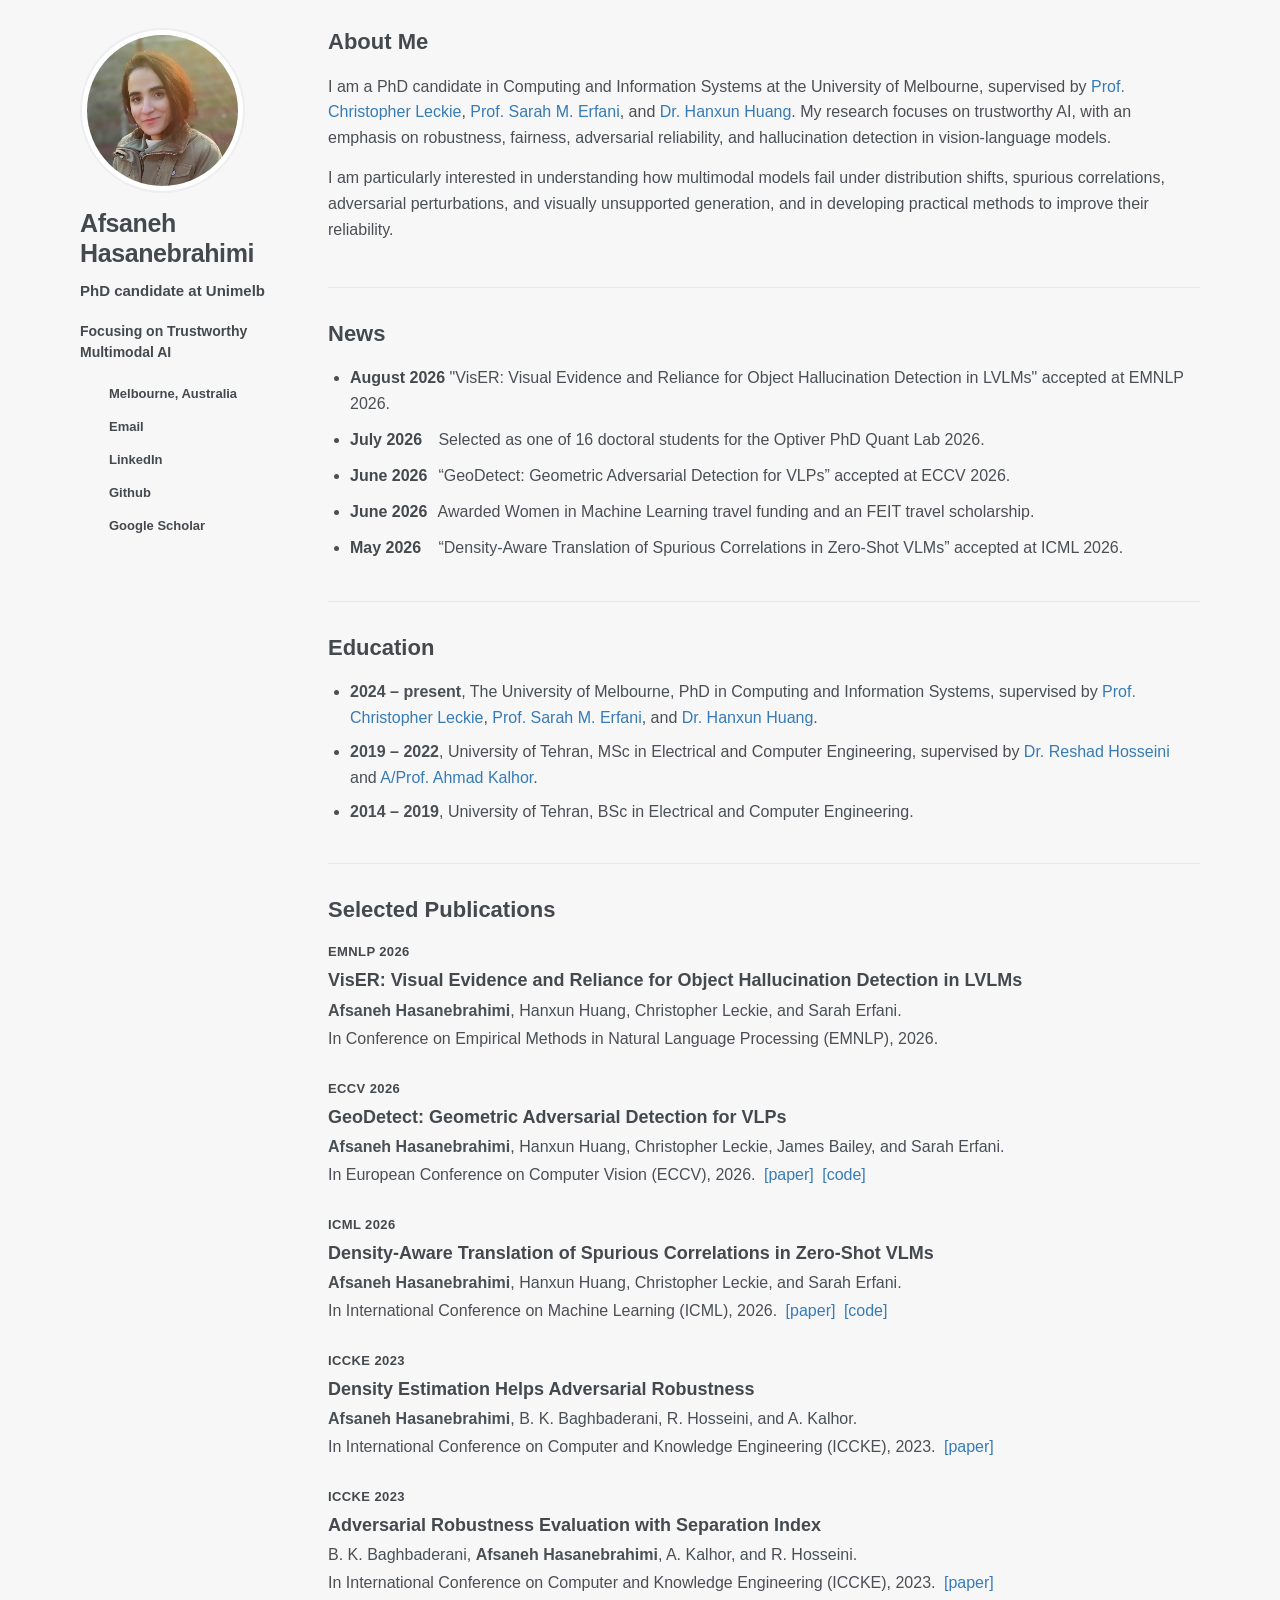
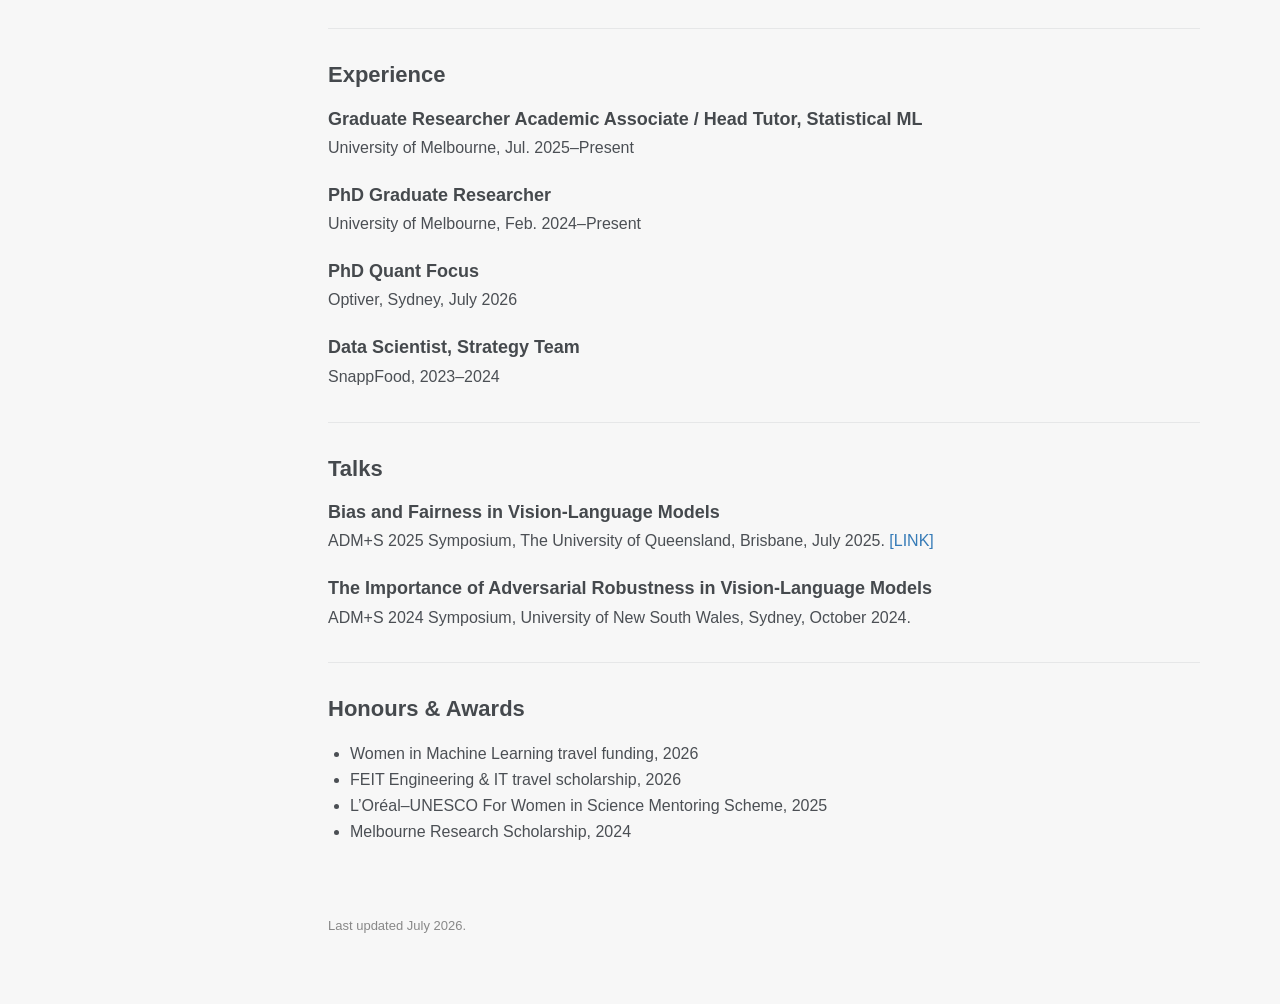
==== index.html @ 4ad05daa "Update symposium details with a link Added a link to the ADM+S 2025 Symposium details." ====
<!doctype html>
<html lang="en">
<head>
  <meta charset="utf-8">
  <meta name="viewport" content="width=device-width, initial-scale=1">

  <meta name="description" content="Academic homepage of Afsaneh Hasanebrahimi, PhD candidate at the University of Melbourne.">

  <title>Afsaneh Hasanebrahimi</title>

  <link rel="canonical" href="https://afsaneheb.github.io/">

  <script type="application/ld+json">
  {
    "@context": "https://schema.org",
    "@type": "Person",
    "name": "Afsaneh Hasanebrahimi",
    "url": "https://afsaneheb.github.io/",
    "jobTitle": "PhD Candidate",
    "affiliation": {
      "@type": "Organization",
      "name": "The University of Melbourne"
    },
    "sameAs": [
      "https://github.com/AfsanehEB",
      "https://www.linkedin.com/in/afsaneh-hasanebrahimi",
      "https://scholar.google.com/citations?user=QLpU3p0AAAAJ"
    ]
  }
  </script>

  <link rel="stylesheet" href="style.css">
</head>
<body>
  <main class="layout">
    <aside class="sidebar">
      <img class="profile-photo" src="assets/photo.png" alt="Afsaneh Hasanebrahimi">

      <h1>Afsaneh Hasanebrahimi</h1>
      <p class="role">PhD candidate at Unimelb</p>
      <p class="focus">Focusing on Trustworthy Multimodal AI</p>

      <nav class="social-links" aria-label="Contact links">
        <a href="https://www.google.com/maps/place/Melbourne+VIC" target="_blank" rel="noreferrer">
          <i class="fa-solid fa-location-dot"></i><span>Melbourne, Australia</span>
        </a>
        <a href="mailto:a.hasanebrahimi@unimelb.edu.au">
          <i class="fa-solid fa-envelope"></i><span>Email</span>
        </a>
        <a href="https://www.linkedin.com/in/afsaneh-hasanebrahimi" target="_blank" rel="noreferrer">
          <i class="fa-brands fa-linkedin"></i><span>LinkedIn</span>
        </a>
        <a href="https://github.com/AfsanehEB" target="_blank" rel="noreferrer">
          <i class="fa-brands fa-github"></i><span>Github</span>
        </a>
        <a href="https://scholar.google.com/citations?user=QLpU3p0AAAAJ&hl=en" target="_blank" rel="noreferrer">
          <i class="fa-solid fa-graduation-cap"></i><span>Google Scholar</span>
        </a>
        <!-- <a href="assets/Afsaneh_Hasanebrahimi_CV.pdf" target="_blank">
          <i class="fa-solid fa-file-lines"></i><span>CV</span>
        </a> -->
      </nav>
    </aside>

    <section class="content">
      <section class="section">
        <h2>About Me</h2>
        <p>
          I am a PhD candidate in Computing and Information Systems at the University of Melbourne,
          supervised by <a href="https://findanexpert.unimelb.edu.au/profile/6335-christopher-leckie" target="_blank" rel="noreferrer">Prof. Christopher Leckie</a>,
          <a href="https://findanexpert.unimelb.edu.au/profile/639922-sarah-monazam-erfani" target="_blank" rel="noreferrer">Prof. Sarah M. Erfani</a>, and
          <a href="https://findanexpert.unimelb.edu.au/profile/888249" target="_blank" rel="noreferrer">Dr. Hanxun Huang</a>.
          My research focuses on trustworthy AI, with an emphasis on robustness, fairness,
          adversarial reliability, and hallucination detection in vision-language models.
        </p>
        <p>
          I am particularly interested in understanding how multimodal models fail under
          distribution shifts, spurious correlations, adversarial perturbations, and visually
          unsupported generation, and in developing practical methods to improve their reliability.
        </p>
      </section>

      <section class="section">
        <h2>News</h2>
        <ul class="news-list">
          <li><span>August 2026</span> "VisER: Visual Evidence and Reliance for Object Hallucination Detection in LVLMs" accepted at EMNLP 2026.</li>
          <li><span>July 2026</span> Selected as one of 16 doctoral students for the Optiver PhD Quant Lab 2026.</li>
          <li><span>June 2026</span> “GeoDetect: Geometric Adversarial Detection for VLPs” accepted at ECCV 2026.</li>
          <li><span>June 2026</span> Awarded Women in Machine Learning travel funding and an FEIT travel scholarship.</li>
          <li><span>May 2026</span> “Density-Aware Translation of Spurious Correlations in Zero-Shot VLMs” accepted at ICML 2026.</li>
        </ul>
      </section>

      <section class="section">
        <h2>Education</h2>
        <ul class="education-list">
          <li><strong>2024 – present</strong>, The University of Melbourne, PhD in Computing and Information Systems, supervised by <a href="https://findanexpert.unimelb.edu.au/profile/6335-christopher-leckie" target="_blank" rel="noreferrer">Prof. Christopher Leckie</a>, <a href="https://findanexpert.unimelb.edu.au/profile/639922-sarah-monazam-erfani" target="_blank" rel="noreferrer">Prof. Sarah M. Erfani</a>, and <a href="https://cis.unimelb.edu.au/people/research" target="_blank" rel="noreferrer">Dr. Hanxun Huang</a>.</li>
          <li><strong>2019 – 2022</strong>, University of Tehran, MSc in Electrical and Computer Engineering, supervised by <a href="https://www.researchgate.net/profile/Reshad-Hosseini" target="_blank" rel="noreferrer">Dr. Reshad Hosseini</a> and <a href="https://www.researchgate.net/profile/Ahmad-Kalhor" target="_blank" rel="noreferrer">A/Prof. Ahmad Kalhor</a>.</li>
          <li><strong>2014 – 2019</strong>, University of Tehran, BSc in Electrical and Computer Engineering.</li>
        </ul>
      </section>

      <section class="section">
        <h2>Selected Publications</h2>

        <article class="publication compact-publication">
          <div class="pub-label">EMNLP 2026</div>
          <h3>VisER: Visual Evidence and Reliance for Object Hallucination Detection in LVLMs</h3>
          <p><strong>Afsaneh Hasanebrahimi</strong>, Hanxun Huang, Christopher Leckie, and Sarah Erfani.</p>
          <p>In Conference on Empirical Methods in Natural Language Processing (EMNLP), 2026.</p>
        </article>

        <article class="publication compact-publication">
          <div class="pub-label">ECCV 2026</div>
          <h3>GeoDetect: Geometric Adversarial Detection for VLPs</h3>
          <p><strong>Afsaneh Hasanebrahimi</strong>, Hanxun Huang, Christopher Leckie, James Bailey, and Sarah Erfani.</p>
          <p>In European Conference on Computer Vision (ECCV), 2026.
            <a href="https://arxiv.org/pdf/2607.14737" target="_blank" rel="noreferrer">[paper]</a>
            <a href="https://github.com/AfsanehEB/GeoDetect" target="_blank" rel="noreferrer">[code]</a>
          </p>
        </article>

        <article class="publication compact-publication">
          <div class="pub-label">ICML 2026</div>
          <h3>Density-Aware Translation of Spurious Correlations in Zero-Shot VLMs</h3>
          <p><strong>Afsaneh Hasanebrahimi</strong>, Hanxun Huang, Christopher Leckie, and Sarah Erfani.</p>
          <p>In International Conference on Machine Learning (ICML), 2026.
            <a href="https://arxiv.org/abs/2606.01710" target="_blank" rel="noreferrer">[paper]</a>
            <a href="https://github.com/AfsanehEB/DAT" target="_blank" rel="noreferrer">[code]</a>
          </p>
        </article>


        <article class="publication compact-publication">
          <div class="pub-label">ICCKE 2023</div>
          <h3>Density Estimation Helps Adversarial Robustness</h3>
          <p><strong>Afsaneh Hasanebrahimi</strong>, B. K. Baghbaderani, R. Hosseini, and A. Kalhor.</p>
          <p>In International Conference on Computer and Knowledge Engineering (ICCKE), 2023.
            <a \href="https://www.researchgate.net/publication/375978279_Density_Estimation_Helps_Adversarial_Robustness"target="_blank" rel=""noreferrer>[paper]</a>
          </p>
        </article>

        <article class="publication compact-publication">
          <div class="pub-label">ICCKE 2023</div>
          <h3>Adversarial Robustness Evaluation with Separation Index</h3>
          <p>B. K. Baghbaderani, <strong>Afsaneh Hasanebrahimi</strong>, A. Kalhor, and R. Hosseini.</p>
          <p>In International Conference on Computer and Knowledge Engineering (ICCKE), 2023.
            <a \href="https://www.researchgate.net/publication/375979252_Adversarial_Robustness_Evaluation_with_Separation_Index"target="_blank" rel=""noreferrer>[paper]</a>
          </p>
        </article>
      </section>

      <section class="section">
        <h2>Experience</h2>
        <div class="item">
          <h3>Graduate Researcher Academic Associate / Head Tutor, Statistical ML</h3>
          <p>University of Melbourne, Jul. 2025–Present</p>
        </div>
        <div class="item">
          <h3>PhD Graduate Researcher</h3>
          <p>University of Melbourne, Feb. 2024–Present</p>
        </div>
        <div class="item">
          <h3>PhD Quant Focus</h3>
          <p>Optiver, Sydney, July 2026</p>
        </div>
        <div class="item">
          <h3>Data Scientist, Strategy Team</h3>
          <p>SnappFood, 2023–2024</p>
        </div>
      </section>

      <section class="section">
        <h2>Talks</h2>
        <div class="item">
          <h3>Bias and Fairness in Vision-Language Models</h3>
          <p>ADM+S 2025 Symposium, The University of Queensland, Brisbane, July 2025.
          <a href="YOUR_LINK_HERE" target="_blank" rel="noreferrer">[LINK]</a>
          </p>
        </div>
        <div class="item">
          <h3>The Importance of Adversarial Robustness in Vision-Language Models</h3>
          <p>ADM+S 2024 Symposium, University of New South Wales, Sydney, October 2024.</p>
        </div>
      </section>

      <section class="section">
        <h2>Honours & Awards</h2>
        <ul>
          <li>Women in Machine Learning travel funding, 2026</li>
          <li>FEIT Engineering & IT travel scholarship, 2026</li>
          <li>L’Oréal–UNESCO For Women in Science Mentoring Scheme, 2025</li>
          <li>Melbourne Research Scholarship, 2024</li>
        </ul>
      </section>

      <footer>Last updated July 2026.</footer>
    </section>
  </main>
</body>
</html>
---- style.css ----
:root {
  --text: #4b4f54;
  --heading: #45494d;
  --link: #367bb7;
  --line: #e6e7e8;
}

* { box-sizing: border-box; }
html { scroll-behavior: smooth; }
body {
  margin: 0;
  background: #f7f7f7;
  color: var(--text);
  font-family: "Nunito", Arial, sans-serif;
  font-size: 16px;
  line-height: 1.62;
}

a { color: var(--link); text-decoration: none; }
a:hover { text-decoration: underline; }

.layout {
  width: min(1120px, calc(100% - 56px));
  margin: 0 auto;
  display: grid;
  grid-template-columns: 190px minmax(0, 1fr);
  gap: 58px;
  padding: 28px 0 68px;
}

.sidebar {
  position: sticky;
  top: 22px;
  align-self: start;
}

.profile-photo {
  width: 165px;
  height: 165px;
  border-radius: 50%;
  object-fit: cover;
  object-position: center 37%;
  display: block;
  border: 2px solid #eceeef;
  padding: 5px;
  background: #fff;
}

h1 {
  color: var(--heading);
  font-size: 25px;
  line-height: 1.18;
  margin: 16px 0 12px;
  font-weight: 800;
  letter-spacing: -0.4px;
}

.role,
.focus {
  color: var(--heading);
  font-size: 15px;
  line-height: 1.5;
  margin: 0 0 18px;
  font-weight: 600;
}

.focus {
  margin-top: 18px;
  font-size: 14px;
}

.social-links {
  display: grid;
  gap: 12px;
  margin-top: 20px;
}

.social-links a {
  color: var(--heading);
  display: grid;
  grid-template-columns: 20px 1fr;
  align-items: center;
  gap: 9px;
  font-size: 13px;
  font-weight: 600;
}

.social-links i {
  width: 20px;
  text-align: center;
  color: #202124;
  font-size: 13px;
}

.social-links .fa-linkedin { color: #0a74b9; }

.content {
  min-width: 0;
  padding-top: 0;
}

.section {
  padding-bottom: 30px;
  margin-bottom: 32px;
  border-bottom: 1px solid var(--line);
}

.section:last-of-type { border-bottom: 0; }

h2 {
  color: var(--heading);
  font-size: 22px;
  line-height: 1.25;
  margin: 0 0 18px;
  font-weight: 800;
}

h3 {
  color: var(--heading);
  font-size: 18px;
  line-height: 1.35;
  margin: 0 0 4px;
  font-weight: 800;
}

p { margin: 0 0 14px; }

.news-list,
.education-list,
ul {
  margin: 0;
  padding-left: 22px;
}

.news-list li { margin-bottom: 10px; }
.news-list span {
  display: inline-block;
  min-width: 84px;
  font-weight: 800;
  color: var(--heading);
}

.publication,
.item { margin-bottom: 22px; }

.education-list li { margin-bottom: 8px; }

.compact-publication { margin-bottom: 26px; }
.compact-publication .pub-label {
  color: var(--heading);
  font-size: 13px;
  font-weight: 800;
  letter-spacing: 0.03em;
  margin-bottom: 6px;
}
.compact-publication h3 { margin-bottom: 5px; }
.compact-publication p { margin: 1px 0; }
.compact-publication a { white-space: nowrap; margin-left: 4px; }
.publication:last-child,
.item:last-child { margin-bottom: 0; }
.publication p,
.item p { margin: 2px 0; }
.venue { font-style: italic; }
.paper-links { margin-top: 6px !important; }

footer {
  color: #888;
  font-size: 13px;
  padding-top: 8px;
}

@media (max-width: 900px) {
  .layout {
    grid-template-columns: 1fr;
    gap: 42px;
    width: min(700px, calc(100% - 32px));
  }
  .sidebar { position: static; }
  .profile-photo { width: 180px; height: 180px; }
  h1 { font-size: 28px; }
  .role, .focus { font-size: 17px; }
  .social-links a { font-size: 16px; }
}

@media (max-width: 520px) {
  body { font-size: 16px; }
  .layout { padding-top: 24px; }
  .profile-photo { width: 170px; height: 170px; }
  h1 { font-size: 28px; }
  .role, .focus { font-size: 17px; }
  h2 { font-size: 24px; }
}
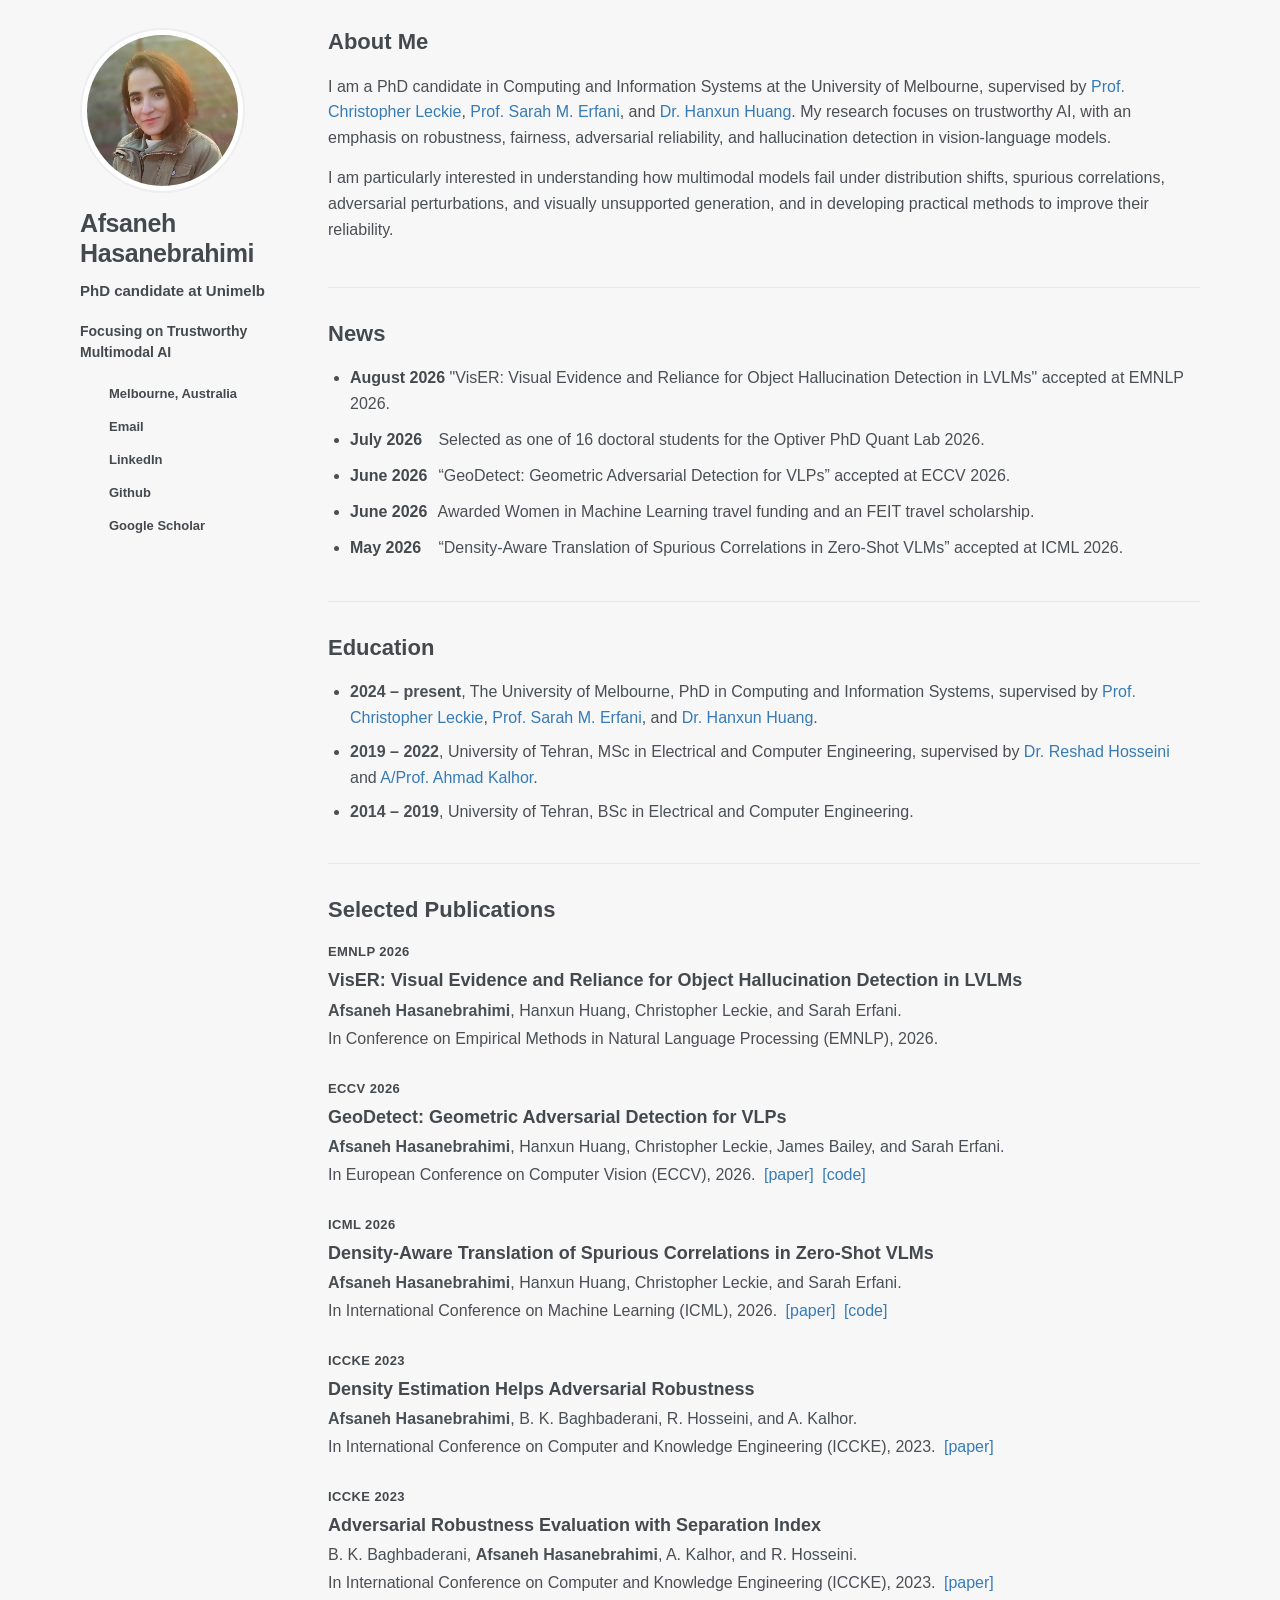
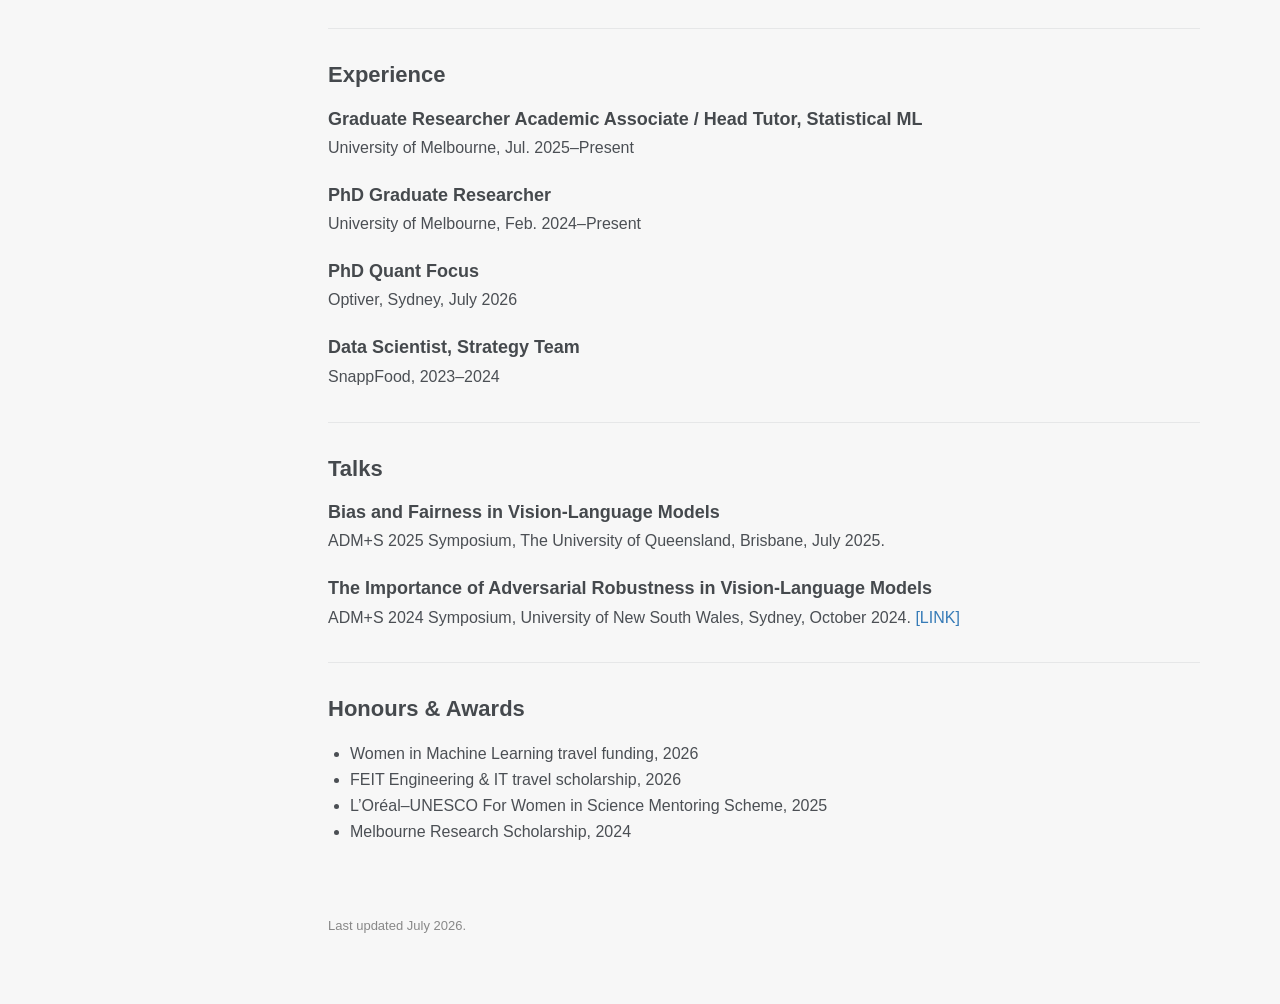
==== commit 151a3a0a: "Update index.html" ====
--- a/index.html
+++ b/index.html
@@ -174,13 +174,13 @@
         <h2>Talks</h2>
         <div class="item">
           <h3>Bias and Fairness in Vision-Language Models</h3>
-          <p>ADM+S 2025 Symposium, The University of Queensland, Brisbane, July 2025.
-          <a href="YOUR_LINK_HERE" target="_blank" rel="noreferrer">[LINK]</a>
-          </p>
+          <p>ADM+S 2025 Symposium, The University of Queensland, Brisbane, July 2025. </p>
         </div>
         <div class="item">
           <h3>The Importance of Adversarial Robustness in Vision-Language Models</h3>
-          <p>ADM+S 2024 Symposium, University of New South Wales, Sydney, October 2024.</p>
+          <p>ADM+S 2024 Symposium, University of New South Wales, Sydney, October 2024.
+          <a href="https://www.admscentre.org.au/the-adms-annual-symposium-shares-insights-on-the-future-of-ai-and-automated-decision-making-systems-across-mobilities/" target="_blank" rel="noreferrer">[LINK]</a>
+          </p>
         </div>
       </section>
 
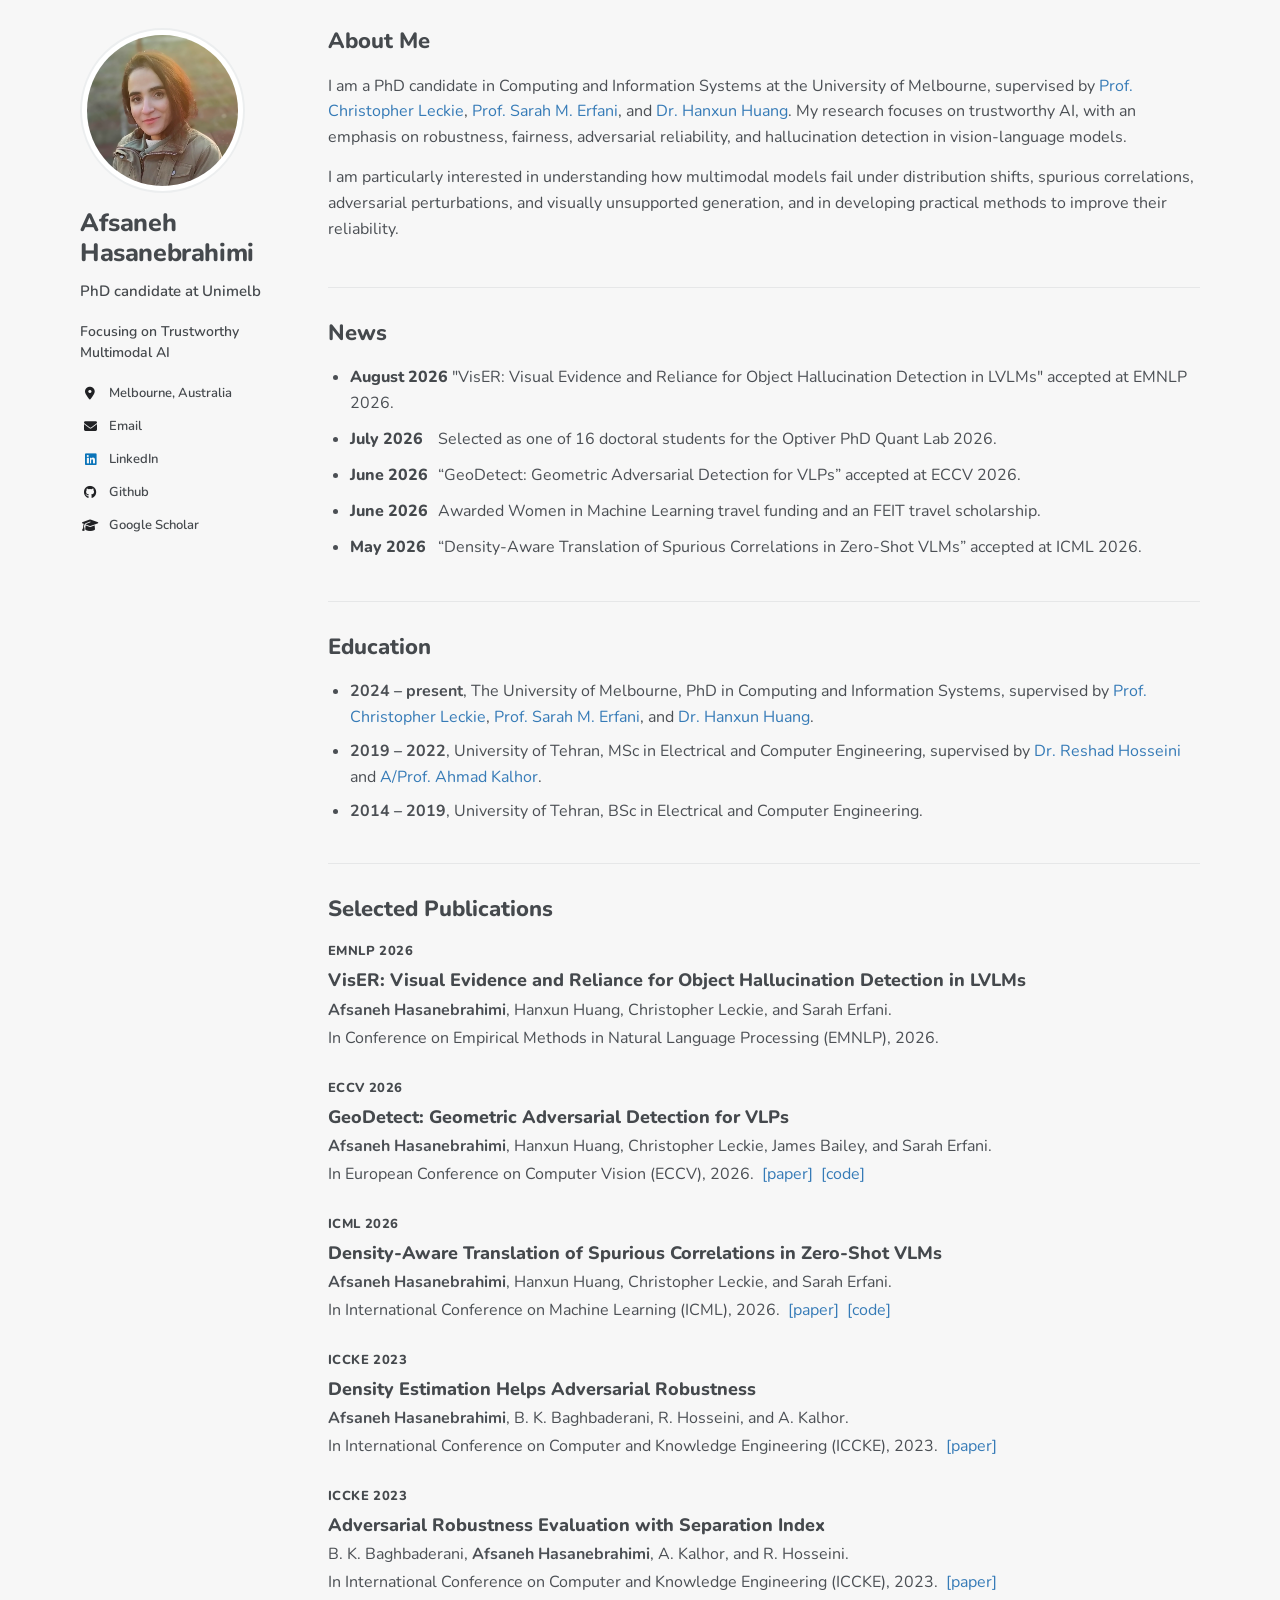
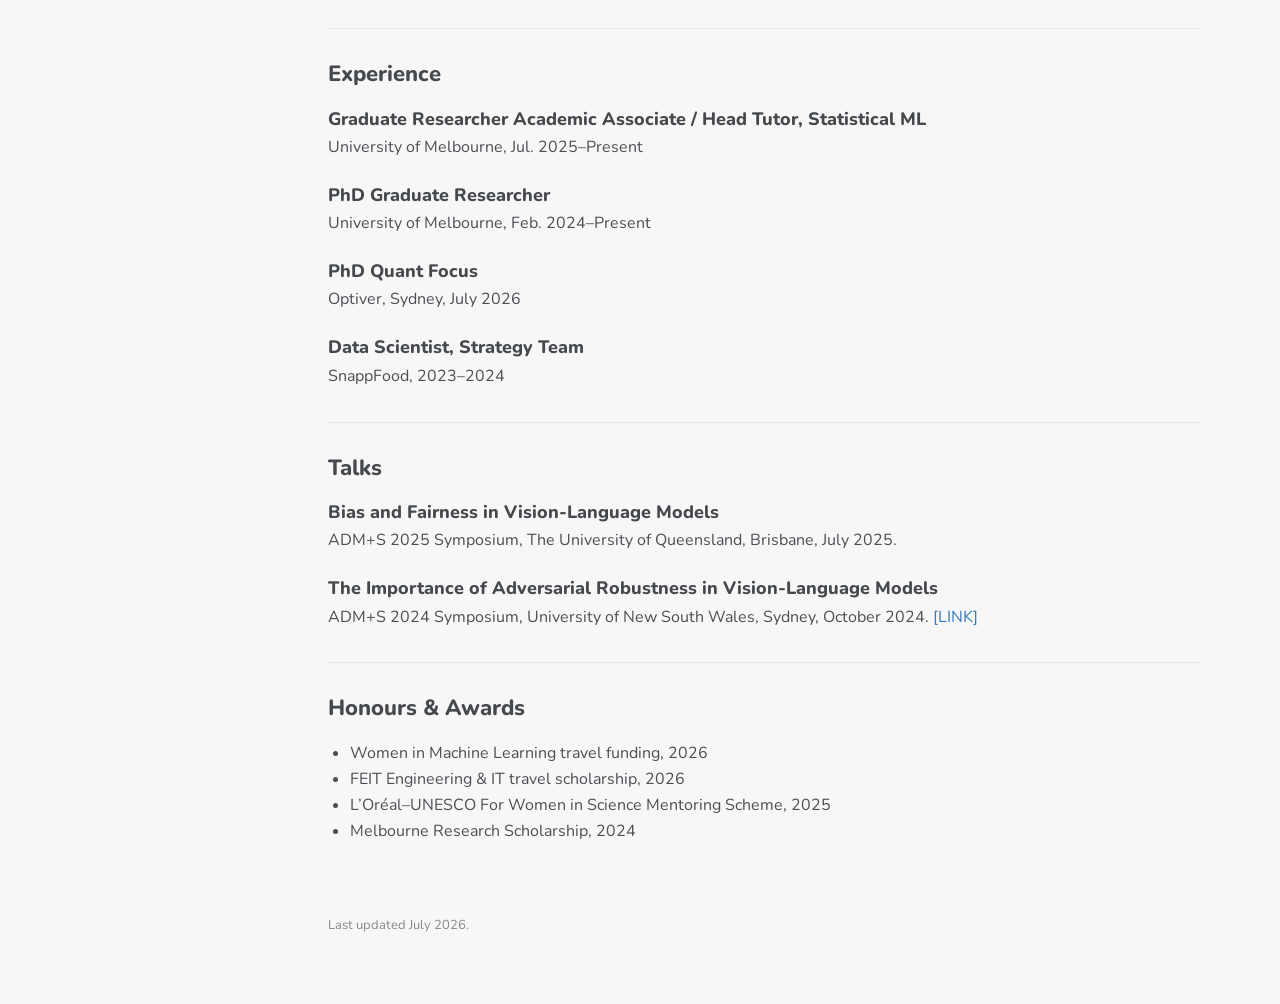
==== commit c21910a5: "Update index.html" ====
--- a/index.html
+++ b/index.html
@@ -29,6 +29,17 @@
   }
   </script>
 
+  <link rel="preconnect" href="https://fonts.googleapis.com">
+  <link rel="preconnect" href="https://fonts.gstatic.com" crossorigin>
+
+  <link
+    href="https://fonts.googleapis.com/css2?family=Nunito:wght@400;600;700;800&display=swap"
+    rel="stylesheet">
+
+  <link
+    rel="stylesheet"
+    href="https://cdnjs.cloudflare.com/ajax/libs/font-awesome/6.5.2/css/all.min.css">
+
   <link rel="stylesheet" href="style.css">
 </head>
 <body>
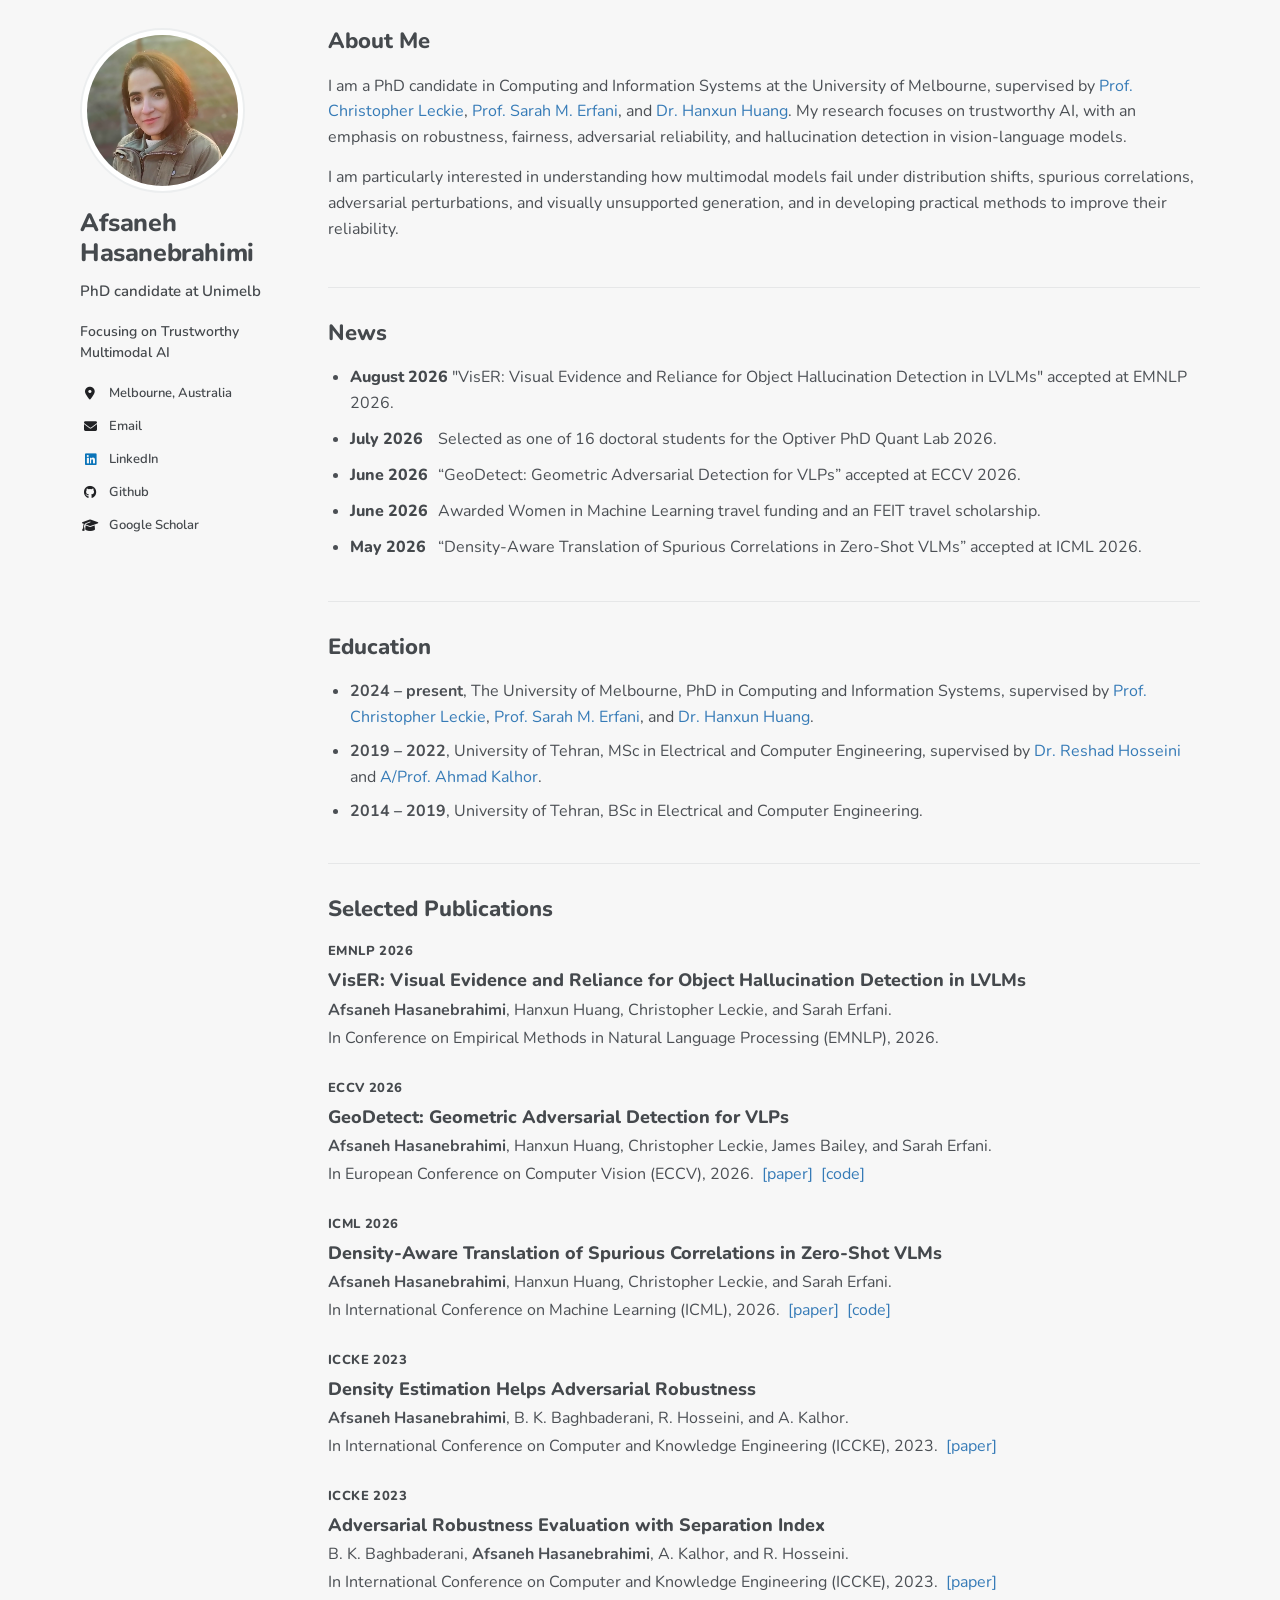
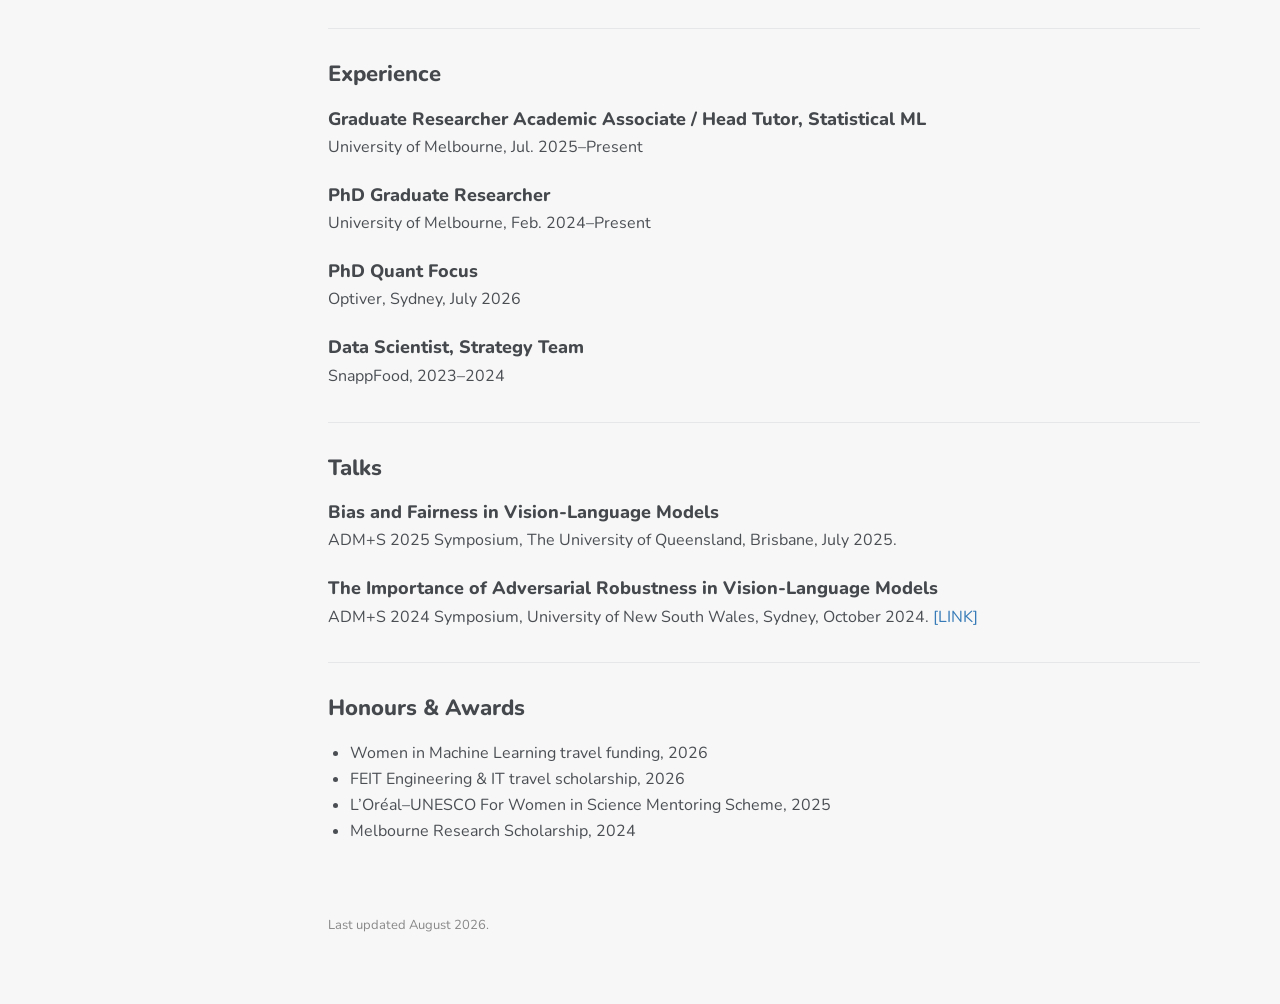
==== commit 7c02e267: "Update footer last updated date to August 2026" ====
--- a/index.html
+++ b/index.html
@@ -105,7 +105,7 @@
       <section class="section">
         <h2>Education</h2>
         <ul class="education-list">
-          <li><strong>2024 – present</strong>, The University of Melbourne, PhD in Computing and Information Systems, supervised by <a href="https://findanexpert.unimelb.edu.au/profile/6335-christopher-leckie" target="_blank" rel="noreferrer">Prof. Christopher Leckie</a>, <a href="https://findanexpert.unimelb.edu.au/profile/639922-sarah-monazam-erfani" target="_blank" rel="noreferrer">Prof. Sarah M. Erfani</a>, and <a href="https://cis.unimelb.edu.au/people/research" target="_blank" rel="noreferrer">Dr. Hanxun Huang</a>.</li>
+          <li><strong>2024 – present</strong>, The University of Melbourne, PhD in Computing and Information Systems, supervised by <a href="https://findanexpert.unimelb.edu.au/profile/6335-christopher-leckie" target="_blank" rel="noreferrer">Prof. Christopher Leckie</a>, <a href="https://findanexpert.unimelb.edu.au/profile/639922-sarah-monazam-erfani" target="_blank" rel="noreferrer">Prof. Sarah M. Erfani</a>, and <a href="https://findanexpert.unimelb.edu.au/profile/888249-hanxun-huang" target="_blank" rel="noreferrer">Dr. Hanxun Huang</a>.</li>
           <li><strong>2019 – 2022</strong>, University of Tehran, MSc in Electrical and Computer Engineering, supervised by <a href="https://www.researchgate.net/profile/Reshad-Hosseini" target="_blank" rel="noreferrer">Dr. Reshad Hosseini</a> and <a href="https://www.researchgate.net/profile/Ahmad-Kalhor" target="_blank" rel="noreferrer">A/Prof. Ahmad Kalhor</a>.</li>
           <li><strong>2014 – 2019</strong>, University of Tehran, BSc in Electrical and Computer Engineering.</li>
         </ul>
@@ -205,7 +205,7 @@
         </ul>
       </section>
 
-      <footer>Last updated July 2026.</footer>
+      <footer>Last updated August 2026.</footer>
     </section>
   </main>
 </body>
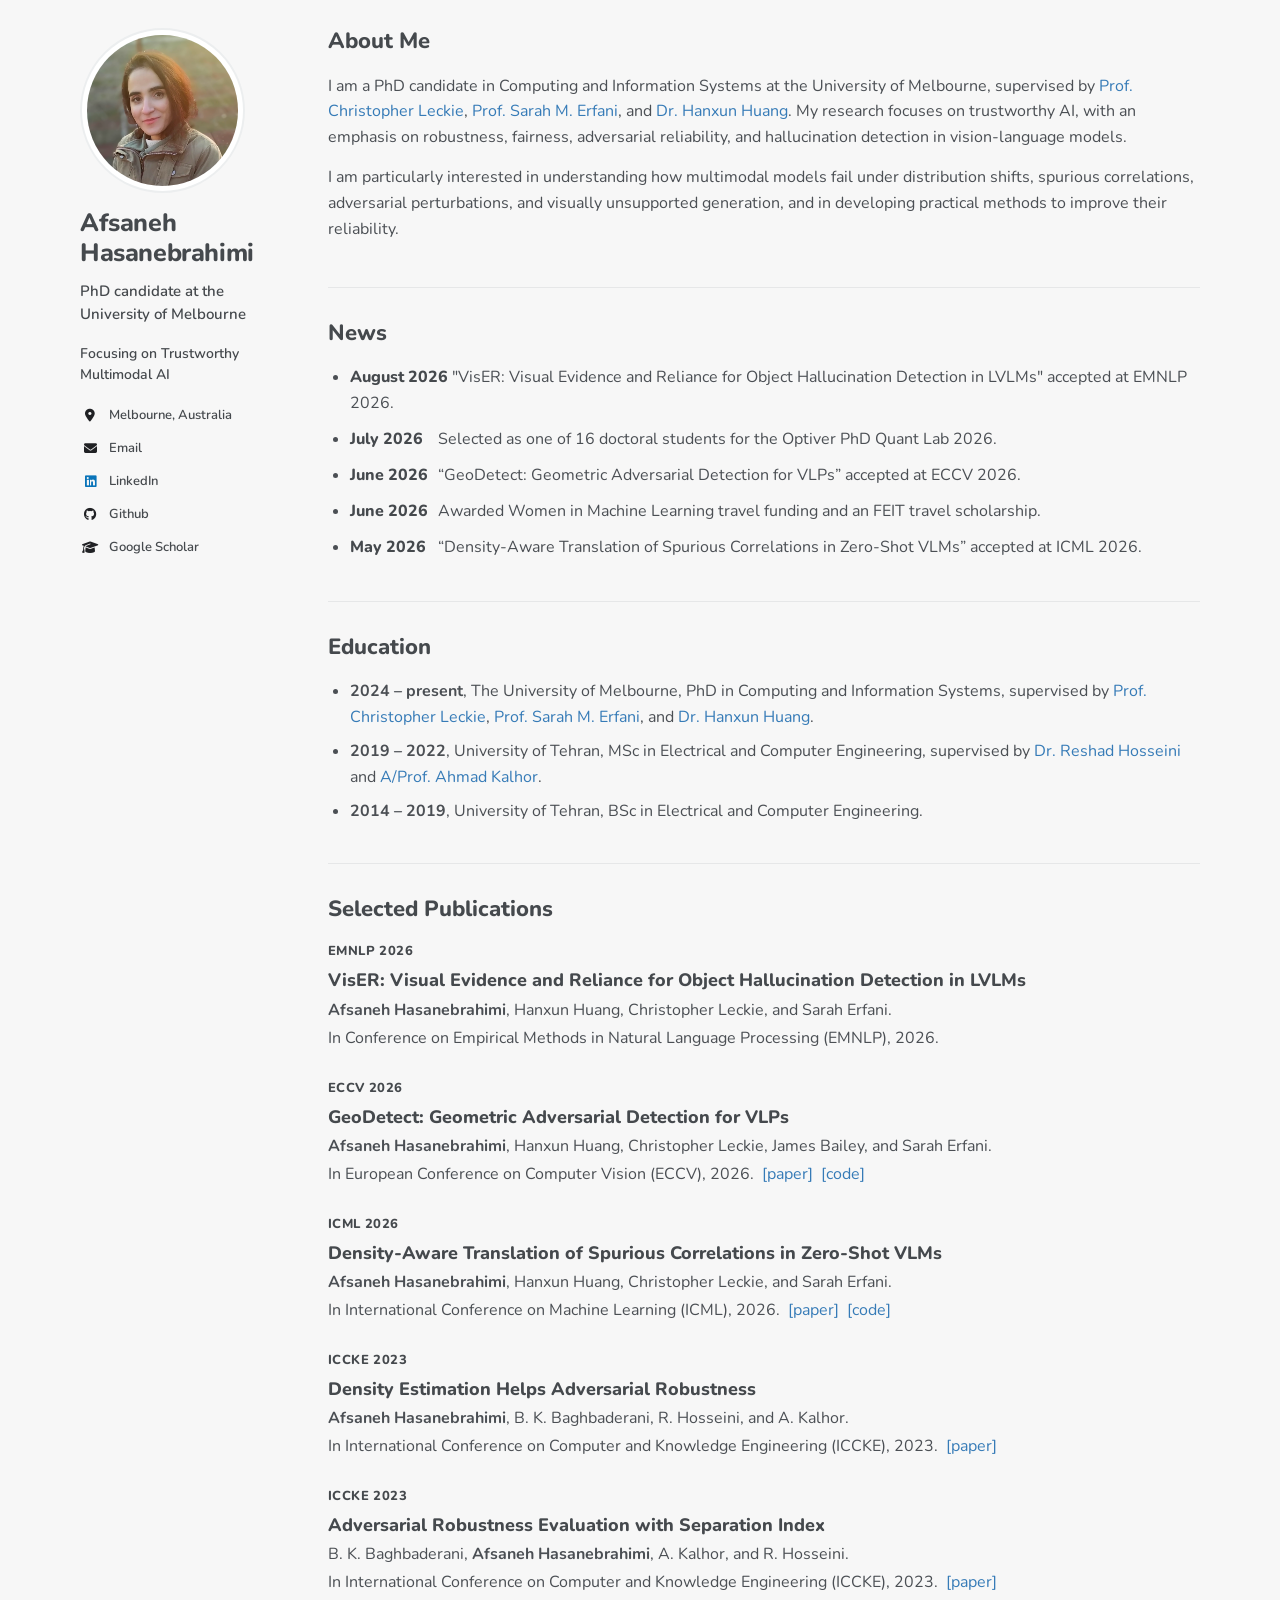
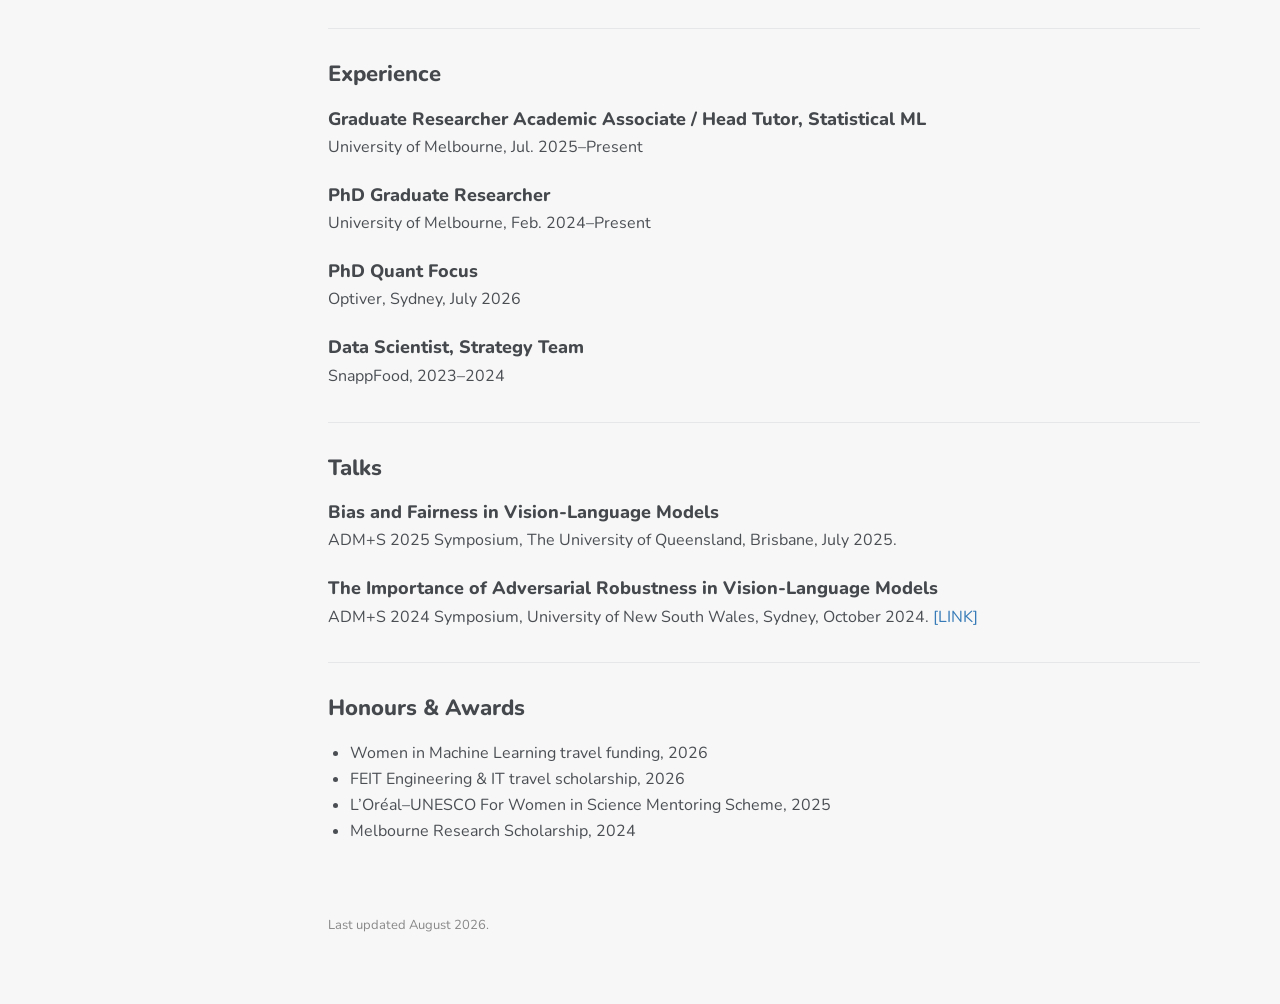
==== commit 6b59cb69: "Enhance meta tags and role description in index.html Updated the description and title meta tags for" ====
--- a/index.html
+++ b/index.html
@@ -4,9 +4,9 @@
   <meta charset="utf-8">
   <meta name="viewport" content="width=device-width, initial-scale=1">
 
-  <meta name="description" content="Academic homepage of Afsaneh Hasanebrahimi, PhD candidate at the University of Melbourne.">
-
-  <title>Afsaneh Hasanebrahimi</title>
+  <meta name="description" content="Afsaneh Hasanebrahimi is a PhD candidate at the University of Melbourne researching trustworthy multimodal AI and vision-language models.">
+
+  <title>Afsaneh Hasanebrahimi | Trustworthy Multimodal AI</title>
 
   <link rel="canonical" href="https://afsaneheb.github.io/">
 
@@ -48,7 +48,7 @@
       <img class="profile-photo" src="assets/photo.png" alt="Afsaneh Hasanebrahimi">
 
       <h1>Afsaneh Hasanebrahimi</h1>
-      <p class="role">PhD candidate at Unimelb</p>
+      <p class="role">PhD candidate at the University of Melbourne</p>
       <p class="focus">Focusing on Trustworthy Multimodal AI</p>
 
       <nav class="social-links" aria-label="Contact links">
@@ -136,7 +136,7 @@
           <h3>Density-Aware Translation of Spurious Correlations in Zero-Shot VLMs</h3>
           <p><strong>Afsaneh Hasanebrahimi</strong>, Hanxun Huang, Christopher Leckie, and Sarah Erfani.</p>
           <p>In International Conference on Machine Learning (ICML), 2026.
-            <a href="https://arxiv.org/abs/2606.01710" target="_blank" rel="noreferrer">[paper]</a>
+            <a href="https://icml.cc/virtual/2026/poster/63156" target="_blank" rel="noreferrer">[paper]</a>
             <a href="https://github.com/AfsanehEB/DAT" target="_blank" rel="noreferrer">[code]</a>
           </p>
         </article>
